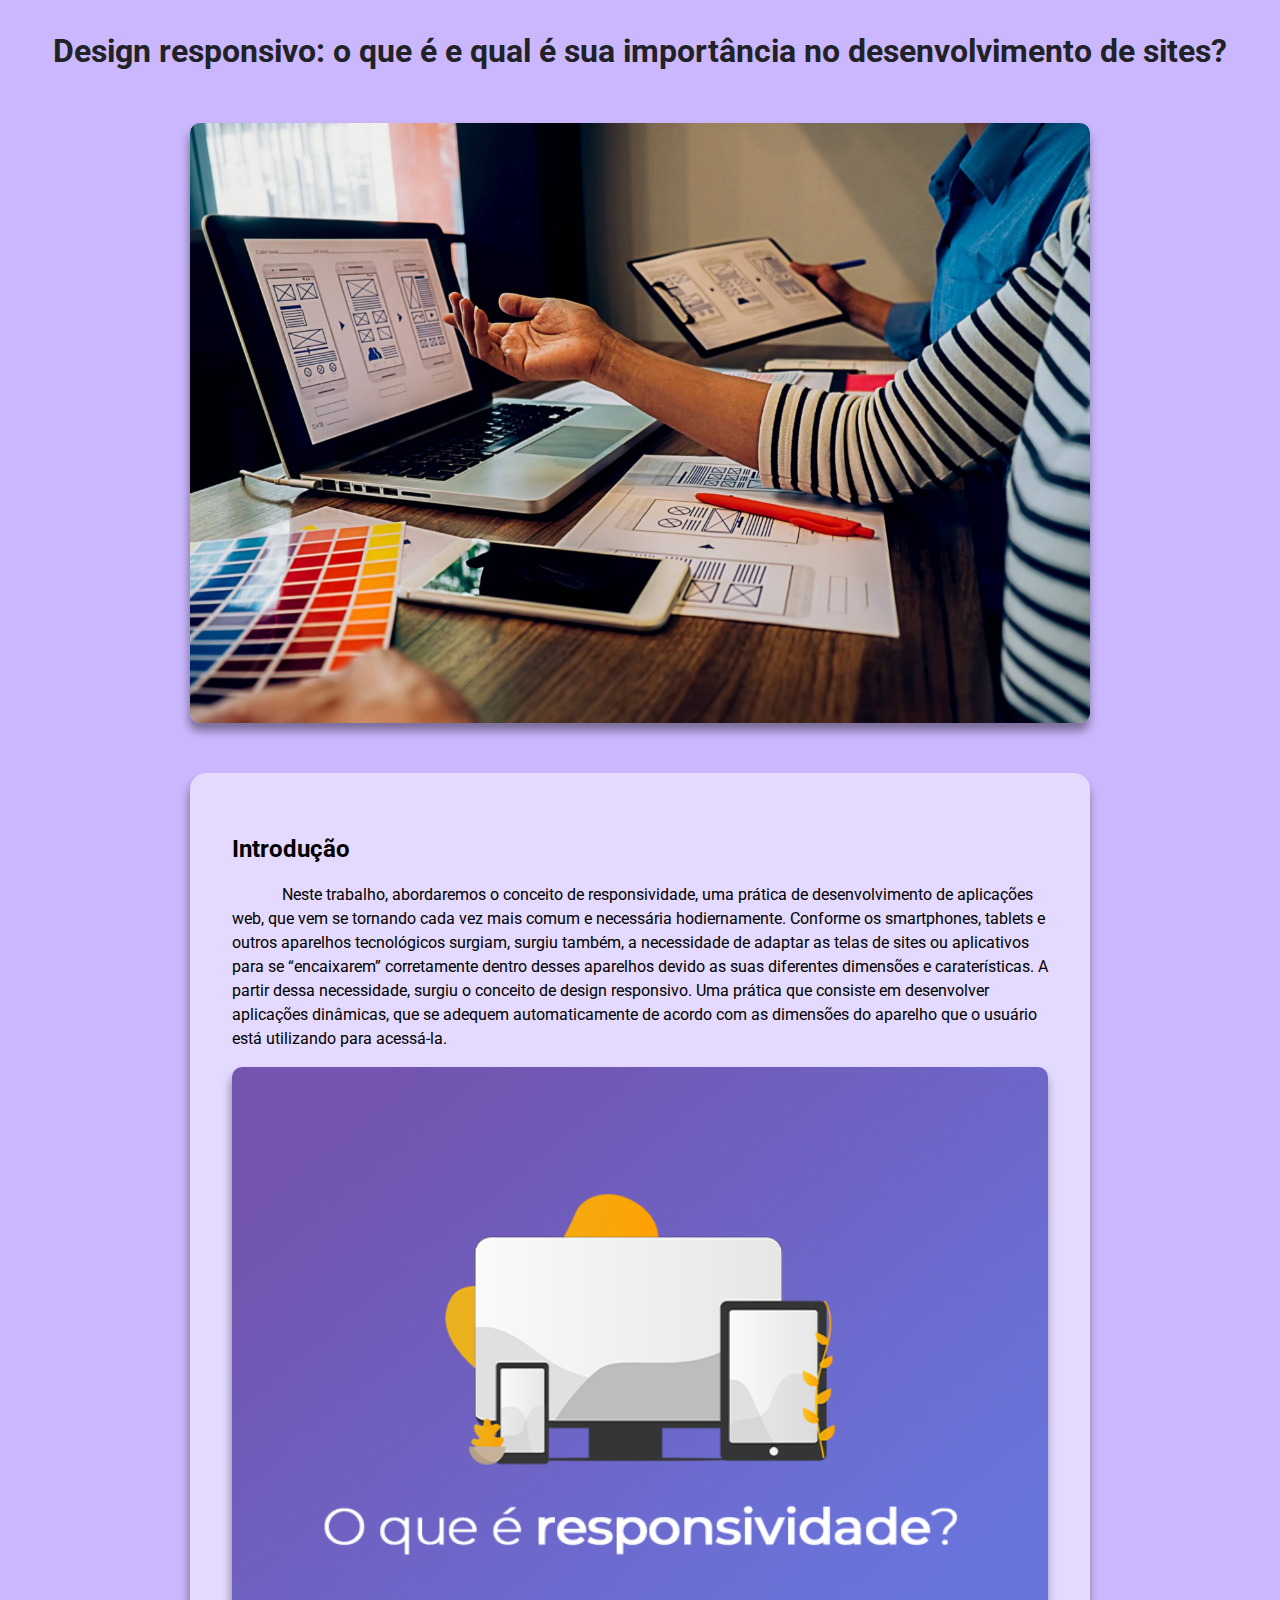
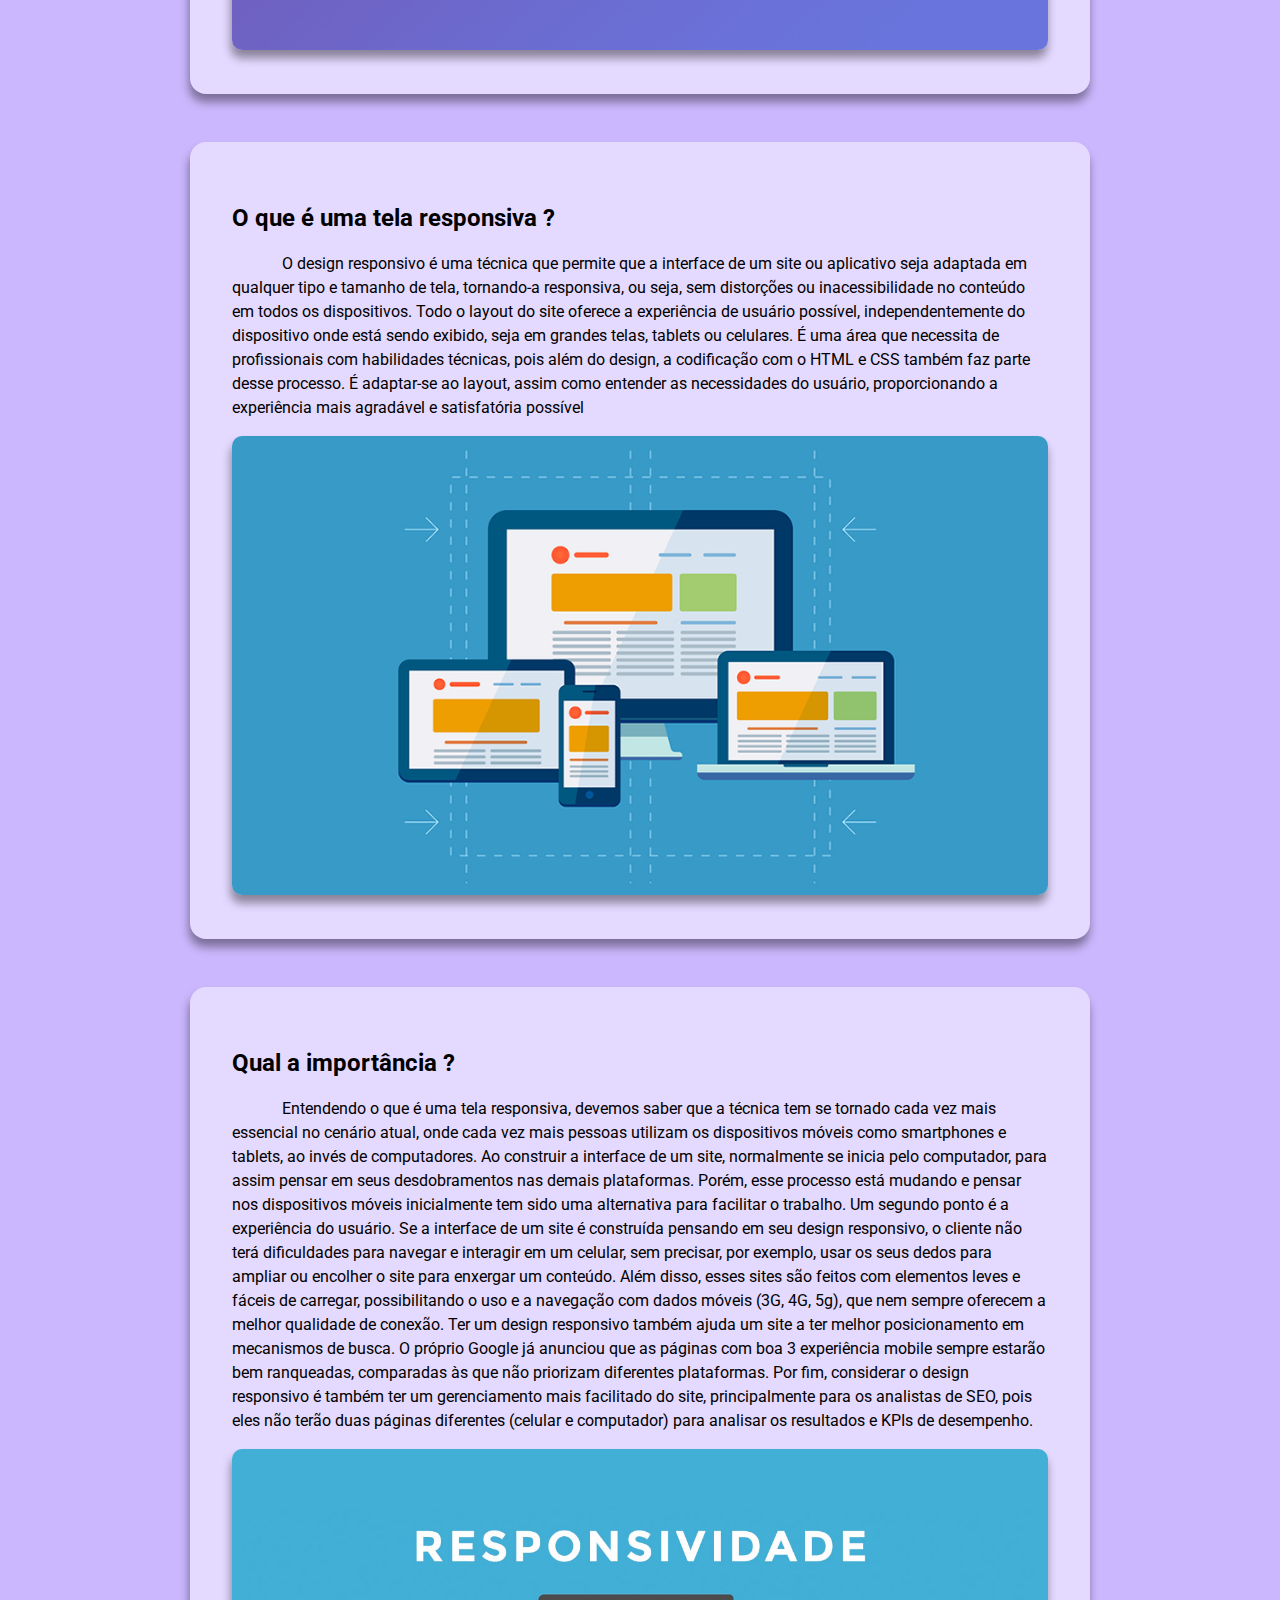
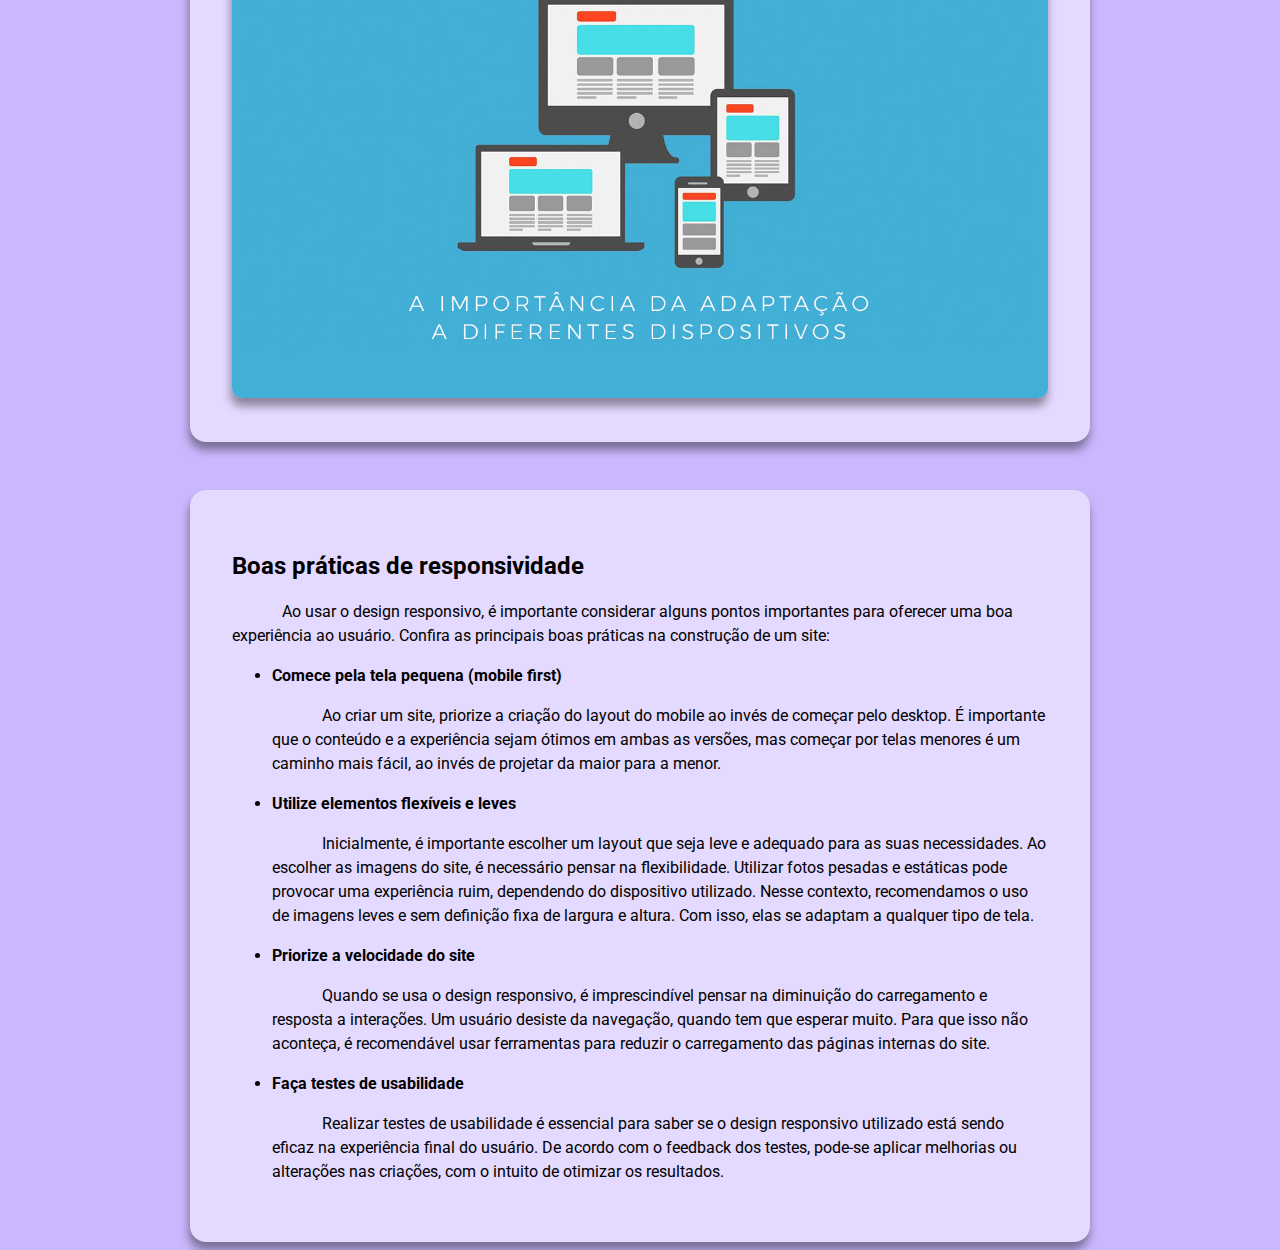
==== Atividade03/index.html @ 0c1dbadf "Add files via upload" ====
<!DOCTYPE html>
<html lang="pt-br">
<head>
    <link rel="preconnect" href="https://fonts.gstatic.com" crossorigin>
    <link href="https://fonts.googleapis.com/css2?family=Roboto:wght@400;700&display=swap" rel="stylesheet">
    <meta charset="UTF-8">
    <meta name="viewport" content="width=device-width, initial-scale=1.0">
    <meta http-equiv="X-UA-Compatible" content="ie=edge">
    <title>Responsividade</title>
    <link rel="stylesheet" href="style.css">
    <link rel="preconnect" href="https://fonts.googleapis.com">
</head>
<body>
    <main>
        <header>
            <div>
                <h1>Design responsivo: o que é e qual é sua importância no desenvolvimento de sites?</h1>

                <img src="assets/header.jpg" alt="Imagem principal do site">
            </div>

        </header>

        <div class="box-container">

            <div class="content">
                <h2>Introdução</h2>

                <p>
                    Neste trabalho, abordaremos o conceito de responsividade, uma prática de
                    desenvolvimento de aplicações web, que vem se tornando cada vez mais comum e
                    necessária hodiernamente.
                    Conforme os smartphones, tablets e outros aparelhos tecnológicos surgiam,
                    surgiu também, a necessidade de adaptar as telas de sites ou aplicativos para se
                    “encaixarem” corretamente dentro desses aparelhos devido as suas diferentes
                    dimensões e caraterísticas.
                    A partir dessa necessidade, surgiu o conceito de design responsivo. Uma
                    prática que consiste em desenvolver aplicações dinâmicas, que se adequem
                    automaticamente de acordo com as dimensões do aparelho que o usuário está
                    utilizando para acessá-la. 
                </p>

                <img src="assets/img4.png" alt="">
            </div>

            <div class="content">
                <h2>O que é uma tela responsiva ?</h2>

                <p>
                    O design responsivo é uma técnica que permite que a interface de um site ou
                    aplicativo seja adaptada em qualquer tipo e tamanho de tela, tornando-a responsiva,
                    ou seja, sem distorções ou inacessibilidade no conteúdo em todos os dispositivos.
                    Todo o layout do site oferece a experiência de usuário possível,
                    independentemente do dispositivo onde está sendo exibido, seja em grandes telas,
                    tablets ou celulares.
                    É uma área que necessita de profissionais com habilidades técnicas, pois
                    além do design, a codificação com o HTML e CSS também faz parte desse processo.
                    É adaptar-se ao layout, assim como entender as necessidades do usuário,
                    proporcionando a experiência mais agradável e satisfatória possível
                </p>

                <img src="assets/img3.png" alt="">
            </div>

            <div class="content">
                <h2>Qual a importância ?</h2>

                <p>
                    Entendendo o que é uma tela responsiva, devemos saber que a técnica tem
                    se tornado cada vez mais essencial no cenário atual, onde cada vez mais pessoas
                    utilizam os dispositivos móveis como smartphones e tablets, ao invés de
                    computadores.
                    Ao construir a interface de um site, normalmente se inicia pelo computador,
                    para assim pensar em seus desdobramentos nas demais plataformas. Porém, esse
                    processo está mudando e pensar nos dispositivos móveis inicialmente tem sido uma
                    alternativa para facilitar o trabalho.
                    Um segundo ponto é a experiência do usuário. Se a interface de um site é
                    construída pensando em seu design responsivo, o cliente não terá dificuldades para
                    navegar e interagir em um celular, sem precisar, por exemplo, usar os seus dedos
                    para ampliar ou encolher o site para enxergar um conteúdo.
                    Além disso, esses sites são feitos com elementos leves e fáceis de carregar,
                    possibilitando o uso e a navegação com dados móveis (3G, 4G, 5g), que nem sempre
                    oferecem a melhor qualidade de conexão.
                    Ter um design responsivo também ajuda um site a ter melhor posicionamento
                    em mecanismos de busca. O próprio Google já anunciou que as páginas com boa
                    3
                    experiência mobile sempre estarão bem ranqueadas, comparadas às que não
                    priorizam diferentes plataformas.
                    Por fim, considerar o design responsivo é também ter um gerenciamento mais
                    facilitado do site, principalmente para os analistas de SEO, pois eles não terão duas
                    páginas diferentes (celular e computador) para analisar os resultados e KPIs de
                    desempenho.
                </p>

                <img src="assets/img2.png" alt="">
            </div>

            <div class="content">
                <h2>Boas práticas de responsividade</h2>

                <p>
                    Ao usar o design responsivo, é importante considerar alguns pontos
                    importantes para oferecer uma boa experiência ao usuário. Confira as principais boas
                    práticas na construção de um site:
                </p>

                <ul>
                    <li>Comece pela tela pequena (mobile first)</li>

                    <p>
                        Ao criar um site, priorize a criação do layout do mobile ao invés de começar
                        pelo desktop. É importante que o conteúdo e a experiência sejam ótimos em ambas
                        as versões, mas começar por telas menores é um caminho mais fácil, ao invés de
                        projetar da maior para a menor.
                    </p>

                    <li>Utilize elementos flexíveis e leves</li>

                    <p>
                        Inicialmente, é importante escolher um layout que seja leve e adequado para
                        as suas necessidades. Ao escolher as imagens do site, é necessário pensar na
                        flexibilidade. Utilizar fotos pesadas e estáticas pode provocar uma experiência ruim,
                        dependendo do dispositivo utilizado.
                        Nesse contexto, recomendamos o uso de imagens leves e sem definição fixa
                        de largura e altura. Com isso, elas se adaptam a qualquer tipo de tela.
                    </p>

                    <li>Priorize a velocidade do site</li>

                    <p>
                        Quando se usa o design responsivo, é imprescindível pensar na diminuição
                        do carregamento e resposta a interações. Um usuário desiste da navegação, quando
                        tem que esperar muito. Para que isso não aconteça, é recomendável usar ferramentas
                        para reduzir o carregamento das páginas internas do site.
                    </p>

                    <li>Faça testes de usabilidade</li>

                    <p>
                        Realizar testes de usabilidade é essencial para saber se o design responsivo
                        utilizado está sendo eficaz na experiência final do usuário. De acordo com o feedback
                        dos testes, pode-se aplicar melhorias ou alterações nas criações, com o intuito de
                        otimizar os resultados.
                    </p>
                </ul>
            </div>

                
        </div>           
    </main>
    

</body>
</html>
---- Atividade03/style.css ----
:root {
    margin: 0;
    padding: 0;
    box-sizing: border-box;

    font-size: 62.5%;
}

img {
    width: 100vh;
    border-radius: 1rem;
    box-shadow: -1px 8px 10px 0px rgba(0,0,0,0.4);
}


header h1 {
    margin-top: 3.2rem;
}

header img {
    margin: 3.2rem;
}


.content img {
    width: 100%;
    transition: all 200ms;

}

.content img:hover {
    transition: all 500ms ;
    filter: brightness(0.7);
    transform: scale(1.02);
}

main .box-container{
    display: flex;
    flex-direction: column;
    gap: 4.8rem;

    margin: auto;
    width: 100vh;
}


main header {
    text-align: center;
    margin-bottom: 1.6rem;
}


body {
    background-color: #cbb7fd;
    font-family: 'Roboto', sans-serif;
}

p {
    text-indent: 5rem;
}

.content {
    background-color: #E4D9FF;
    padding: 4.2rem;
    border-radius: 1.6rem;
    box-shadow: -1px 8px 10px 0px rgba(0,0,0,0.4);
}

body p, ul li {
    line-height: 2.4rem;
    font-weight: normal;
    font-size: 1.6rem;
    
}

.box-container ul li {
    font-size: 1.6rem;
    font-weight: bold;
}

h1 {
    color: #212227;
    font-size: 3.2rem;
}

h2 {
    font-size: 2.4rem;
}

@media (max-width: 750px) {
    main .box-container{
        max-width: 40rem;
        padding: 0 5rem;
    }

    h1 {
        font-size: 1.6rem;
    }

    header img {
        max-width: 30rem;
    }
}

@media (max-width: 500px) {
    main .box-container{
        max-width: 30rem;
        padding: 0 5rem;
    }
}
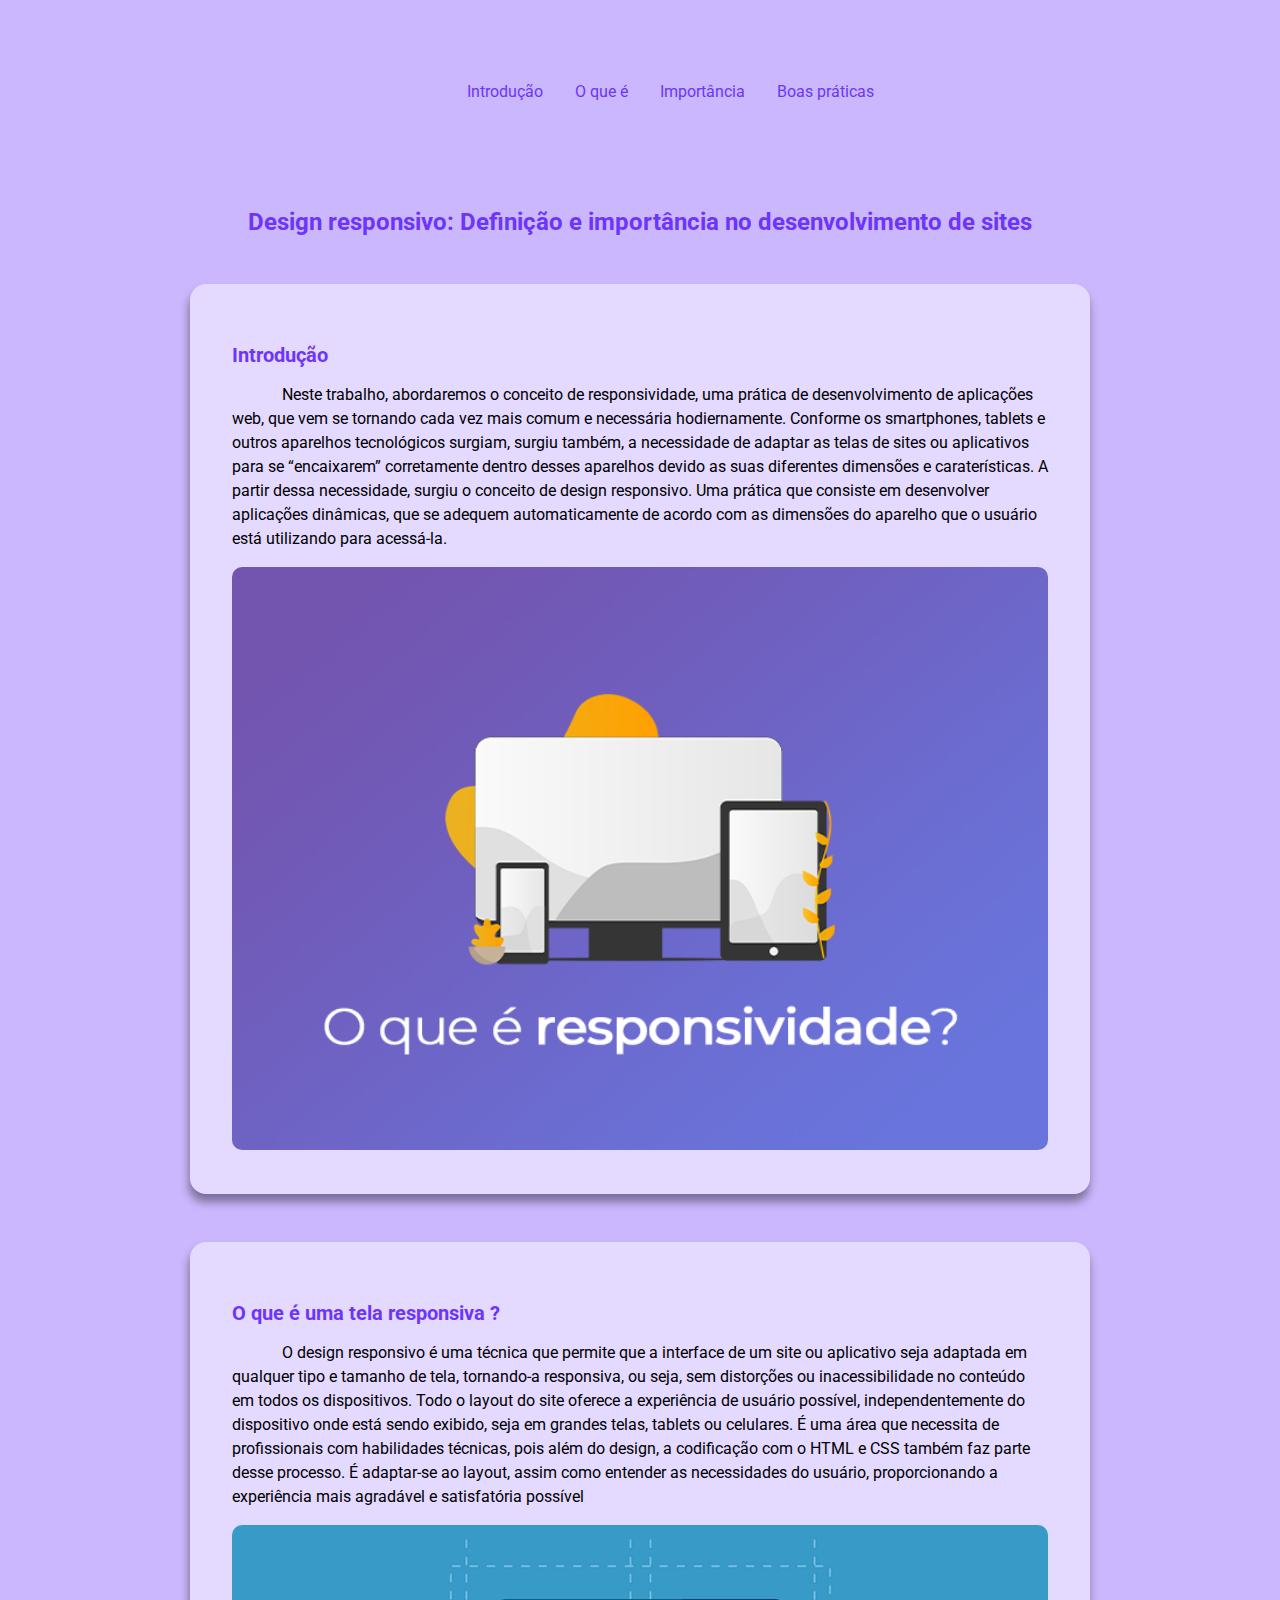
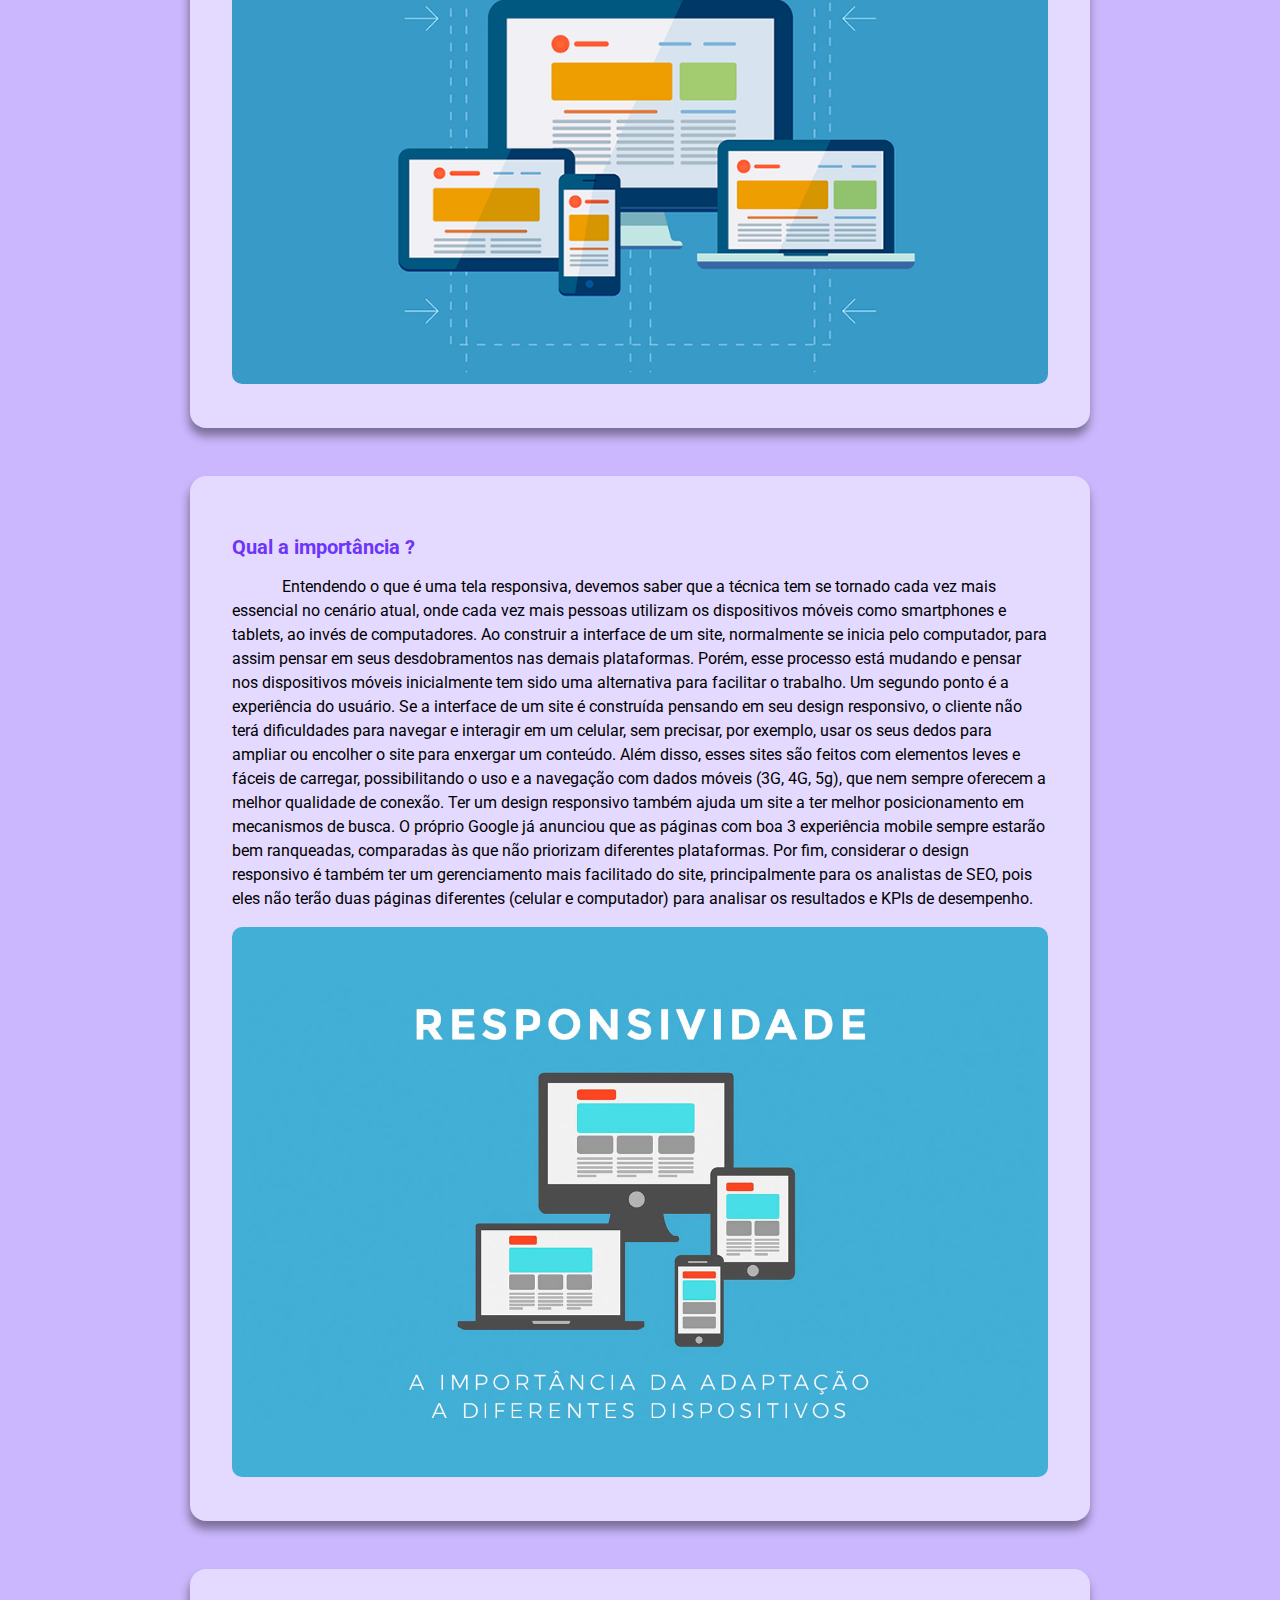
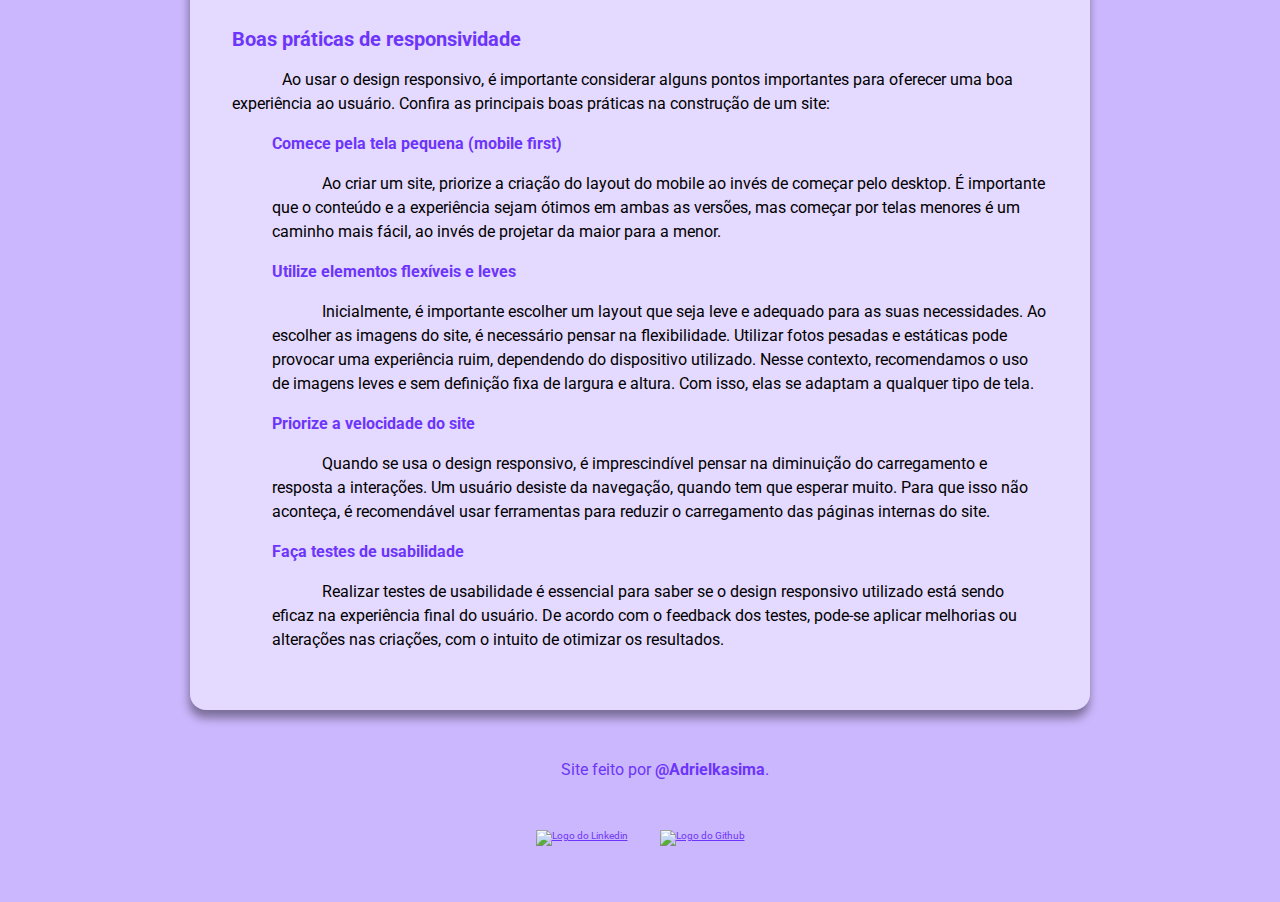
==== commit b0011cbd: "Update index.html" ====
--- a/Atividade03/index.html
+++ b/Atividade03/index.html
@@ -6,64 +6,78 @@
     <meta charset="UTF-8">
     <meta name="viewport" content="width=device-width, initial-scale=1.0">
     <meta http-equiv="X-UA-Compatible" content="ie=edge">
-    <title>Responsividade</title>
-    <link rel="stylesheet" href="style.css">
+    <title>Design responsivo</title>
+    <link rel="stylesheet" href="./style.css">
     <link rel="preconnect" href="https://fonts.googleapis.com">
 </head>
 <body>
     <main>
         <header>
+            <nav>
+                <ul>
+                    <li><a href="#intro">Introdução</a></li>
+                    <li><a href="#whatIs">O que é</a></li>
+                    <li><a href="#importance">Importância</a></li>
+                    <li><a href="#practices">Boas práticas</a></li>
+                </ul>
+            </nav>
             <div>
-                <h1>Design responsivo: o que é e qual é sua importância no desenvolvimento de sites?</h1>
+                <h1>Design responsivo: Definição e importância no desenvolvimento de sites</h1>
 
-                <img src="assets/header.jpg" alt="Imagem principal do site">
             </div>
 
         </header>
 
         <div class="box-container">
 
-            <div class="content">
-                <h2>Introdução</h2>
+            <div id="intro">
+                <div class="content">
+                    <h2>Introdução</h2>
 
-                <p>
-                    Neste trabalho, abordaremos o conceito de responsividade, uma prática de
-                    desenvolvimento de aplicações web, que vem se tornando cada vez mais comum e
-                    necessária hodiernamente.
-                    Conforme os smartphones, tablets e outros aparelhos tecnológicos surgiam,
-                    surgiu também, a necessidade de adaptar as telas de sites ou aplicativos para se
-                    “encaixarem” corretamente dentro desses aparelhos devido as suas diferentes
-                    dimensões e caraterísticas.
-                    A partir dessa necessidade, surgiu o conceito de design responsivo. Uma
-                    prática que consiste em desenvolver aplicações dinâmicas, que se adequem
-                    automaticamente de acordo com as dimensões do aparelho que o usuário está
-                    utilizando para acessá-la. 
-                </p>
+                    <p>
+                        Neste trabalho, abordaremos o conceito de responsividade, uma prática de
+                        desenvolvimento de aplicações web, que vem se tornando cada vez mais comum e
+                        necessária hodiernamente.
+                        Conforme os smartphones, tablets e outros aparelhos tecnológicos surgiam,
+                        surgiu também, a necessidade de adaptar as telas de sites ou aplicativos para se
+                        “encaixarem” corretamente dentro desses aparelhos devido as suas diferentes
+                        dimensões e caraterísticas.
+                        A partir dessa necessidade, surgiu o conceito de design responsivo. Uma
+                        prática que consiste em desenvolver aplicações dinâmicas, que se adequem
+                        automaticamente de acordo com as dimensões do aparelho que o usuário está
+                        utilizando para acessá-la. 
+                    </p>
+    
+                    <img src="./assets/img4.png" alt="">
+                </div>
 
-                <img src="assets/img4.png" alt="">
             </div>
 
-            <div class="content">
-                <h2>O que é uma tela responsiva ?</h2>
+            <div id="whatIs">
+                <div class="content">
+                    <h2>O que é uma tela responsiva ?</h2>
 
-                <p>
-                    O design responsivo é uma técnica que permite que a interface de um site ou
-                    aplicativo seja adaptada em qualquer tipo e tamanho de tela, tornando-a responsiva,
-                    ou seja, sem distorções ou inacessibilidade no conteúdo em todos os dispositivos.
-                    Todo o layout do site oferece a experiência de usuário possível,
-                    independentemente do dispositivo onde está sendo exibido, seja em grandes telas,
-                    tablets ou celulares.
-                    É uma área que necessita de profissionais com habilidades técnicas, pois
-                    além do design, a codificação com o HTML e CSS também faz parte desse processo.
-                    É adaptar-se ao layout, assim como entender as necessidades do usuário,
-                    proporcionando a experiência mais agradável e satisfatória possível
-                </p>
+                    <p>
+                        O design responsivo é uma técnica que permite que a interface de um site ou
+                        aplicativo seja adaptada em qualquer tipo e tamanho de tela, tornando-a responsiva,
+                        ou seja, sem distorções ou inacessibilidade no conteúdo em todos os dispositivos.
+                        Todo o layout do site oferece a experiência de usuário possível,
+                        independentemente do dispositivo onde está sendo exibido, seja em grandes telas,
+                        tablets ou celulares.
+                        É uma área que necessita de profissionais com habilidades técnicas, pois
+                        além do design, a codificação com o HTML e CSS também faz parte desse processo.
+                        É adaptar-se ao layout, assim como entender as necessidades do usuário,
+                        proporcionando a experiência mais agradável e satisfatória possível
+                    </p>
+    
+                    <img src="./assets/img3.png" alt="">
+                </div>
 
-                <img src="assets/img3.png" alt="">
             </div>
 
-            <div class="content">
-                <h2>Qual a importância ?</h2>
+            <div id="importance">
+                <div class="content">
+                    <h2>Qual a importância ?</h2>
 
                 <p>
                     Entendendo o que é uma tela responsiva, devemos saber que a técnica tem
@@ -92,11 +106,13 @@
                     desempenho.
                 </p>
 
-                <img src="assets/img2.png" alt="">
+                <img src="./assets/img2.png" alt="">
+                </div>
             </div>
 
-            <div class="content">
-                <h2>Boas práticas de responsividade</h2>
+            <div id="practices">
+                <div class="content">
+                    <h2>Boas práticas de responsividade</h2>
 
                 <p>
                     Ao usar o design responsivo, é importante considerar alguns pontos
@@ -143,12 +159,23 @@
                         otimizar os resultados.
                     </p>
                 </ul>
+                </div>
             </div>
 
                 
-        </div>           
+        </div>  
+        <footer>
+            <p>Site feito por <span>@Adrielkasima</span>.</p>
+
+            <div class="icons">
+                <a target="_blank" href="https://www.linkedin.com/in/adkasima/"><img src="assets/linkedlogo.png" alt="Logo do Linkedin"></a>
+                <a target="_blank" href="https://github.com/adkasima"><img src="assets/gitlogo.png" alt="Logo do Github"></a>
+            </div>
+
+        </footer>
+
+
     </main>
-    
 
 </body>
-</html>+</html>
--- a/Atividade03/style.css
+++ b/Atividade03/style.css
@@ -6,35 +6,87 @@
     font-size: 62.5%;
 }
 
-img {
+body {
+    overflow-x: hidden;
+    background-color: #cbb7fd;
+    font-family: 'Roboto', sans-serif;
+}
+
+
+.box-container img {
     width: 100vh;
     border-radius: 1rem;
-    box-shadow: -1px 8px 10px 0px rgba(0,0,0,0.4);
-}
-
-
-header h1 {
-    margin-top: 3.2rem;
+    
+}
+
+h1, h2, li, a {
+    color: #6d35fa;
+}
+
+p {
+    text-indent: 5rem;
+}
+
+h1 {
+    animation: leftright 1s 1.5s backwards;
+    font-size: 2.4rem;
+    margin: 4.8rem;
+}
+
+h2 {
+    font-size: 2rem;
+}
+
+li {
+    list-style-type: none;
+}
+
+body p, ul li {
+    line-height: 2.4rem;
+    font-weight: normal;
+    font-size: 1.6rem;
+    
+}
+
+header {
+    text-align: center;
+    margin-bottom: 1.6rem;
 }
 
 header img {
     margin: 3.2rem;
 }
 
-
-.content img {
+header nav ul {
+    animation: rightleft 1s 1s backwards;
+    padding: 3rem;
+    margin-top: 5rem;
     width: 100%;
+    height: 5rem;
+    justify-content: center;
+    display: flex;
+    gap: 3.2rem;
+}
+
+header nav ul li a {
+    
+    font-weight: 400;
+    font-size: 1.6rem;
+    text-decoration: none;
+    color: #6d35fa;
+    cursor: pointer;
+
     transition: all 200ms;
-
-}
-
-.content img:hover {
-    transition: all 500ms ;
-    filter: brightness(0.7);
-    transform: scale(1.02);
+}
+
+header nav ul li a:hover {
+    font-weight: bold;
+    color: #6d35fa;
+    
 }
 
 main .box-container{
+    animation: downtop 2s 2s backwards;
     display: flex;
     flex-direction: column;
     gap: 4.8rem;
@@ -43,20 +95,27 @@
     width: 100vh;
 }
 
-
-main header {
-    text-align: center;
-    margin-bottom: 1.6rem;
-}
-
-
-body {
-    background-color: #cbb7fd;
-    font-family: 'Roboto', sans-serif;
-}
-
-p {
-    text-indent: 5rem;
+.box-container ul li {
+    font-size: 1.6rem;
+    font-weight: bold;
+}
+
+.content img {
+
+    width: 100%;
+    transition: all 300ms;
+
+}
+
+.content img:hover {
+    
+    box-shadow: -1px 8px 10px 0px rgba(0,0,0,0.4);
+    filter: brightness(1.2);
+    transform: scale(1.02);
+}
+
+#practices .content li {
+    color: #6d35fa;
 }
 
 .content {
@@ -66,25 +125,90 @@
     box-shadow: -1px 8px 10px 0px rgba(0,0,0,0.4);
 }
 
-body p, ul li {
-    line-height: 2.4rem;
-    font-weight: normal;
-    font-size: 1.6rem;
-    
-}
-
-.box-container ul li {
-    font-size: 1.6rem;
+footer {
+    display: flex;
+    flex-direction: column;
+    align-items: center;
+    justify-content: center;
+    width: 100vh;
+    margin: auto;
+}
+
+footer .icons {
+    display: flex;
+    gap: 3.2rem;
+   
+}
+
+footer .icons a img{
+    width: 5rem;
+    margin-bottom: 4.8rem;
+}
+
+footer .icons a:hover {
+    transform: scale(1.1);
+
+    transition: all 200ms;
+}
+
+footer p{
+    margin: 4.8rem;
+    color: #6d35fa;
+    text-align: center;
+}
+
+footer p span {
     font-weight: bold;
-}
-
-h1 {
-    color: #212227;
-    font-size: 3.2rem;
-}
-
-h2 {
-    font-size: 2.4rem;
+    text-decoration: none;
+
+}
+
+@keyframes topdown {
+    0% {
+        opacity: 0;
+        transform: translateY(-100px);
+    }
+    
+    100% {
+        opacity: 1;
+        transform: translateY(0);
+    }
+}
+
+@keyframes downtop {
+    0% {
+        opacity: 0;
+        transform: translateY(15px);
+    }
+    
+    100% {
+        opacity: 1;
+        transform: translateY(0);
+    }
+}
+
+@keyframes leftright {
+    0% {
+        opacity: 0;
+        transform: translateX(50rem);
+    }
+    
+    100% {
+        opacity: 1;
+        transform: translateX(0);
+    }
+}
+
+@keyframes rightleft {
+    0% {
+        opacity: 0;
+        transform: translateX(-50rem);
+    }
+
+    100% {
+        opacity: 1;
+        transform: translateX(0);
+    }
 }
 
 @media (max-width: 750px) {
@@ -97,9 +221,10 @@
         font-size: 1.6rem;
     }
 
-    header img {
-        max-width: 30rem;
-    }
+    footer {
+        max-width: 40rem;
+    }
+
 }
 
 @media (max-width: 500px) {
@@ -107,4 +232,4 @@
         max-width: 30rem;
         padding: 0 5rem;
     }
-}+}
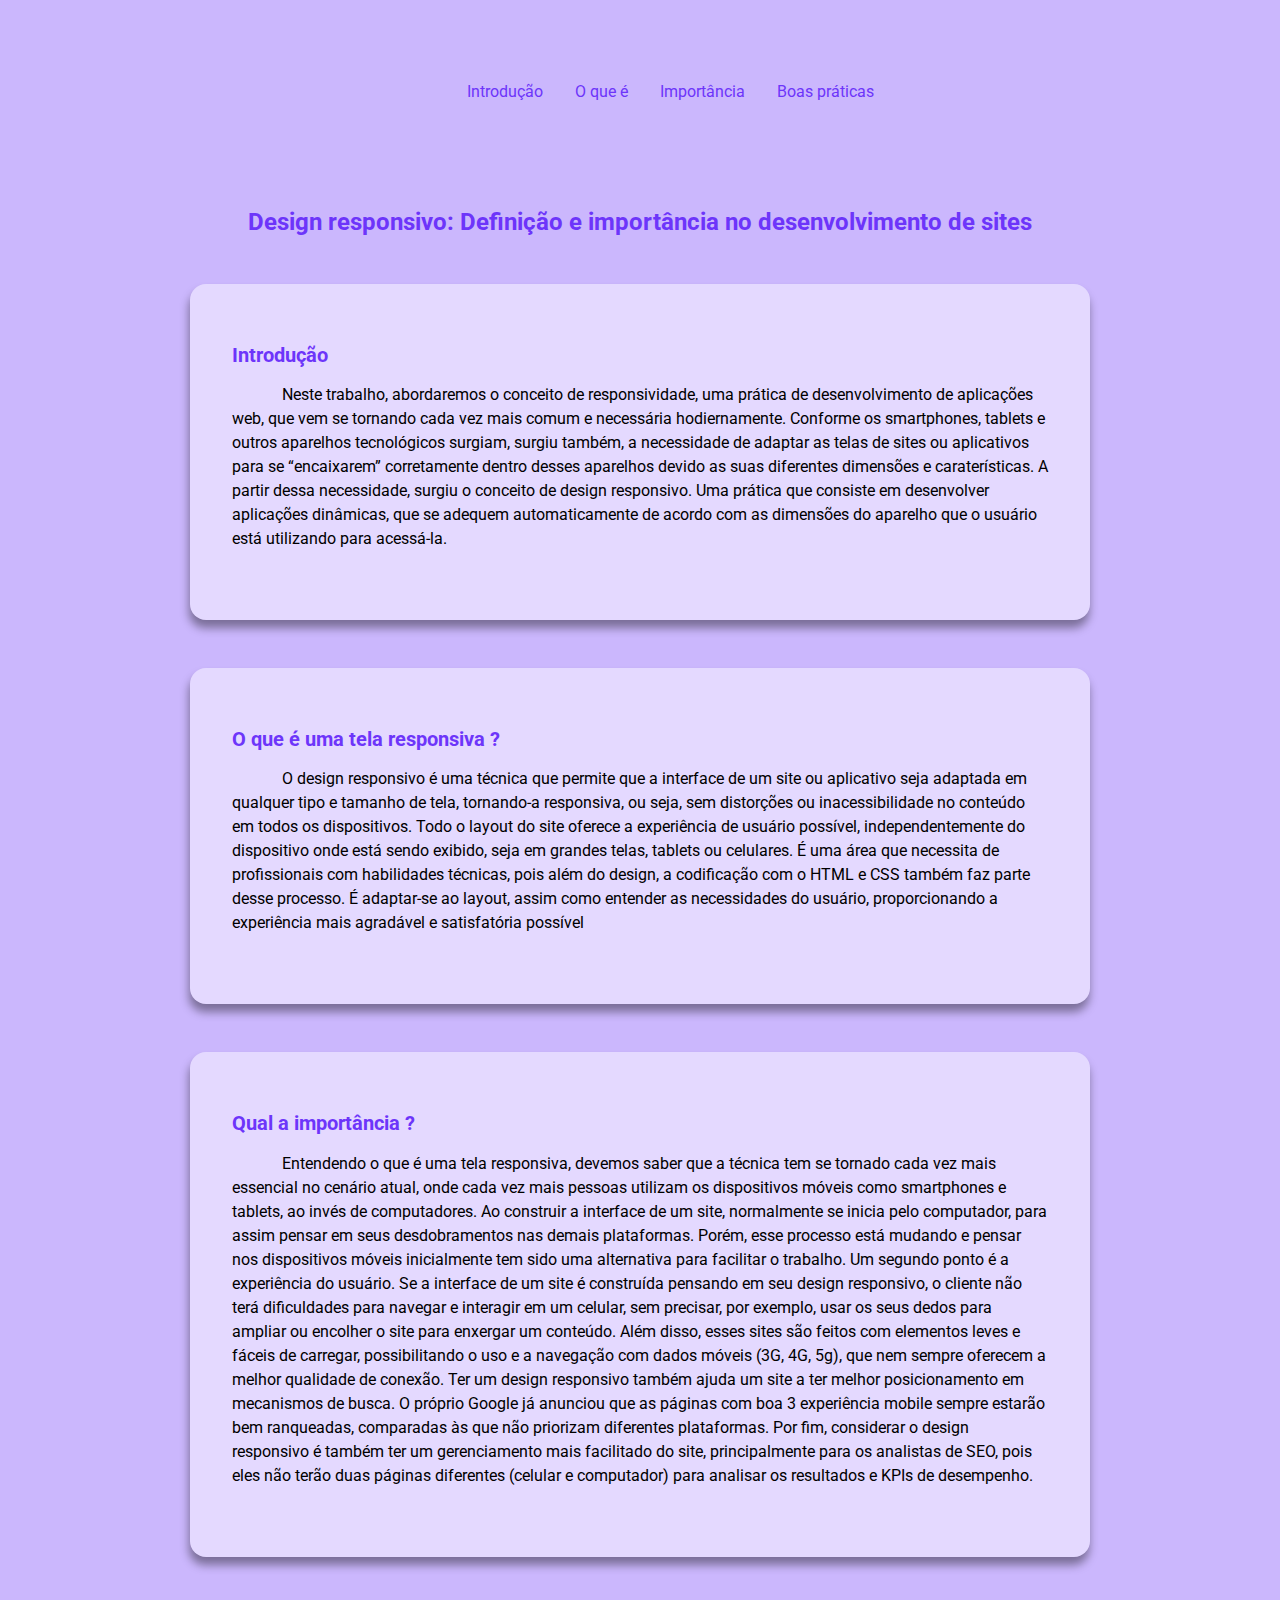
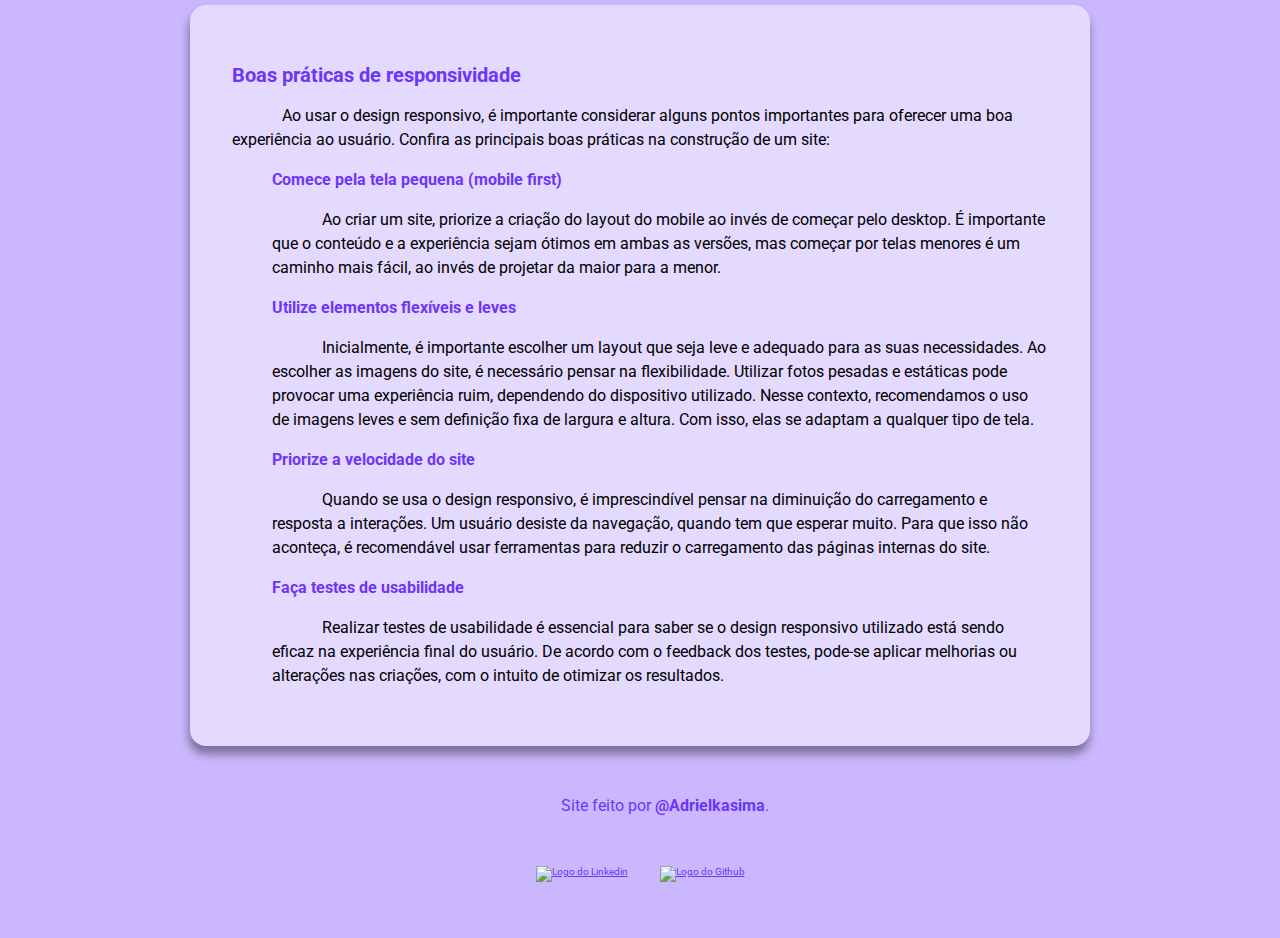
==== commit 1ec1ec83: "Add files via upload" ====
--- a/Atividade03/index.html
+++ b/Atividade03/index.html
@@ -178,4 +178,4 @@
     </main>
 
 </body>
-</html>
+</html>--- a/Atividade03/style.css
+++ b/Atividade03/style.css
@@ -232,4 +232,4 @@
         max-width: 30rem;
         padding: 0 5rem;
     }
-}
+}